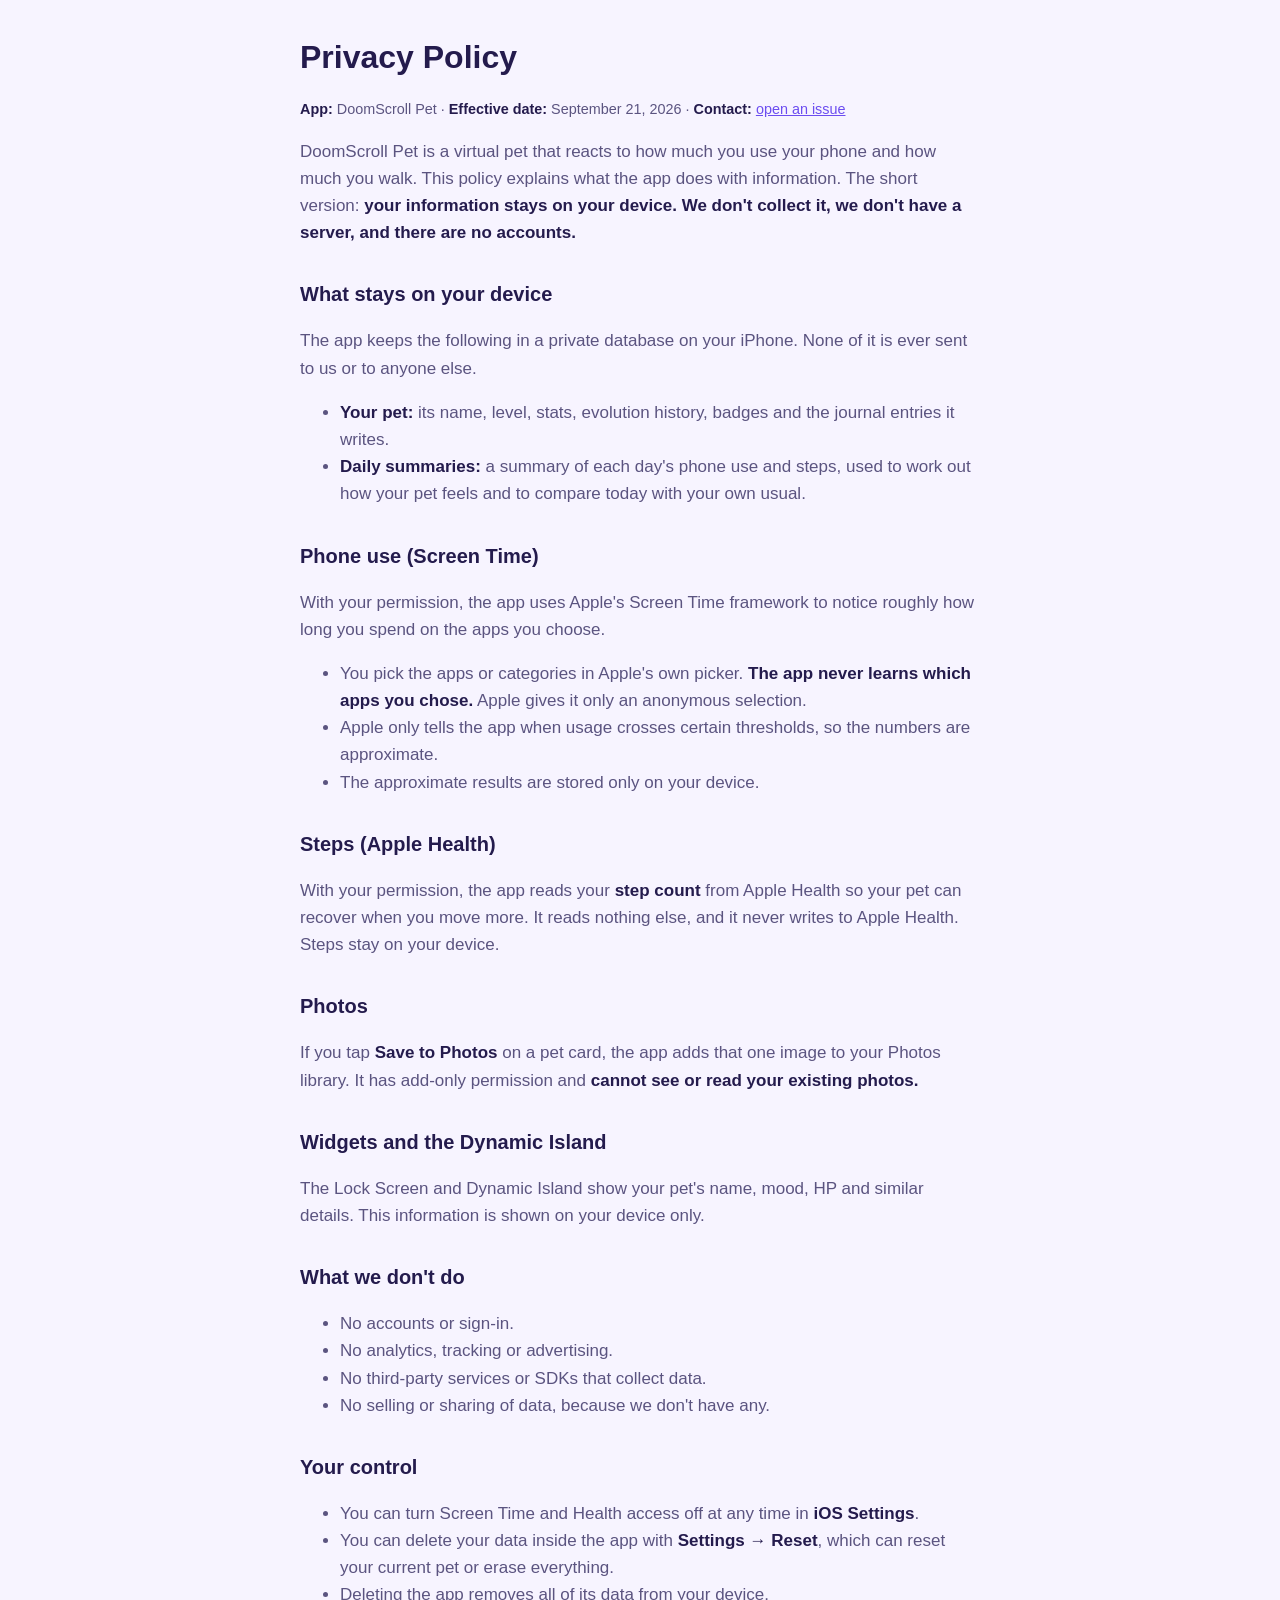
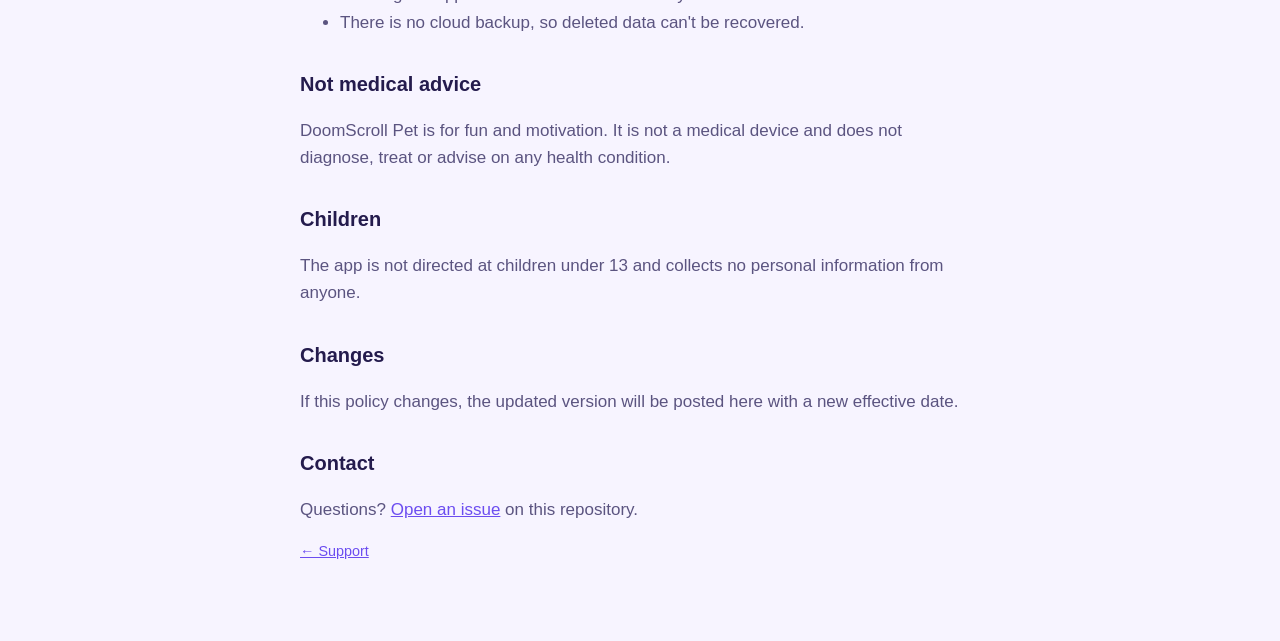
==== privacy.html @ ffe4be97 "Add support and privacy pages" ====
<!doctype html><html lang="en"><head><meta charset="utf-8"><meta name="viewport" content="width=device-width,initial-scale=1">
<title>DoomScroll Pet · Privacy Policy</title><link rel="stylesheet" href="style.css"></head><body><main>
<h1>Privacy Policy</h1>
<p class="meta"><strong>App:</strong> DoomScroll Pet · <strong>Effective date:</strong> September 21, 2026 · <strong>Contact:</strong> <a href="https://github.com/aaronlouieml/doomscroll-pet-support/issues">open an issue</a></p>
<p>DoomScroll Pet is a virtual pet that reacts to how much you use your phone and how much you walk. This policy explains what the app does with information. The short version: <strong>your information stays on your device. We don't collect it, we don't have a server, and there are no accounts.</strong></p>

<h2>What stays on your device</h2>
<p>The app keeps the following in a private database on your iPhone. None of it is ever sent to us or to anyone else.</p>
<ul><li><strong>Your pet:</strong> its name, level, stats, evolution history, badges and the journal entries it writes.</li>
<li><strong>Daily summaries:</strong> a summary of each day's phone use and steps, used to work out how your pet feels and to compare today with your own usual.</li></ul>

<h2>Phone use (Screen Time)</h2>
<p>With your permission, the app uses Apple's Screen Time framework to notice roughly how long you spend on the apps you choose.</p>
<ul><li>You pick the apps or categories in Apple's own picker. <strong>The app never learns which apps you chose.</strong> Apple gives it only an anonymous selection.</li>
<li>Apple only tells the app when usage crosses certain thresholds, so the numbers are approximate.</li>
<li>The approximate results are stored only on your device.</li></ul>

<h2>Steps (Apple Health)</h2>
<p>With your permission, the app reads your <strong>step count</strong> from Apple Health so your pet can recover when you move more. It reads nothing else, and it never writes to Apple Health. Steps stay on your device.</p>

<h2>Photos</h2>
<p>If you tap <strong>Save to Photos</strong> on a pet card, the app adds that one image to your Photos library. It has add-only permission and <strong>cannot see or read your existing photos.</strong></p>

<h2>Widgets and the Dynamic Island</h2>
<p>The Lock Screen and Dynamic Island show your pet's name, mood, HP and similar details. This information is shown on your device only.</p>

<h2>What we don't do</h2>
<ul><li>No accounts or sign-in.</li><li>No analytics, tracking or advertising.</li><li>No third-party services or SDKs that collect data.</li><li>No selling or sharing of data, because we don't have any.</li></ul>

<h2>Your control</h2>
<ul><li>You can turn Screen Time and Health access off at any time in <strong>iOS Settings</strong>.</li>
<li>You can delete your data inside the app with <strong>Settings → Reset</strong>, which can reset your current pet or erase everything.</li>
<li>Deleting the app removes all of its data from your device.</li>
<li>There is no cloud backup, so deleted data can't be recovered.</li></ul>

<h2>Not medical advice</h2>
<p>DoomScroll Pet is for fun and motivation. It is not a medical device and does not diagnose, treat or advise on any health condition.</p>

<h2>Children</h2>
<p>The app is not directed at children under 13 and collects no personal information from anyone.</p>

<h2>Changes</h2>
<p>If this policy changes, the updated version will be posted here with a new effective date.</p>

<h2>Contact</h2>
<p>Questions? <a href="https://github.com/aaronlouieml/doomscroll-pet-support/issues">Open an issue</a> on this repository.</p>
<p class="meta"><a href="index.html">← Support</a></p>
</main></body></html>
---- style.css ----
:root{--bg:#f7f4ff;--ink:#241b4d;--soft:#5b5480;--accent:#6c4df0;--card:#fff}
@media (prefers-color-scheme:dark){:root{--bg:#171728;--ink:#f4f2fa;--soft:#b7b4cc;--accent:#a794ff;--card:#22223a}}
*{box-sizing:border-box}body{margin:0;background:var(--bg);color:var(--ink);font:17px/1.6 -apple-system,BlinkMacSystemFont,"Segoe UI",Helvetica,Arial,sans-serif}
main{max-width:720px;margin:0 auto;padding:32px 20px 64px}
h1{font-size:2rem;margin:0 0 4px}h2{font-size:1.25rem;margin:32px 0 6px}
p,li{color:var(--soft)}strong{color:var(--ink)}a{color:var(--accent)}
.card{background:var(--card);border-radius:16px;padding:8px 20px 16px;margin-top:20px}
.meta{font-size:.9rem}
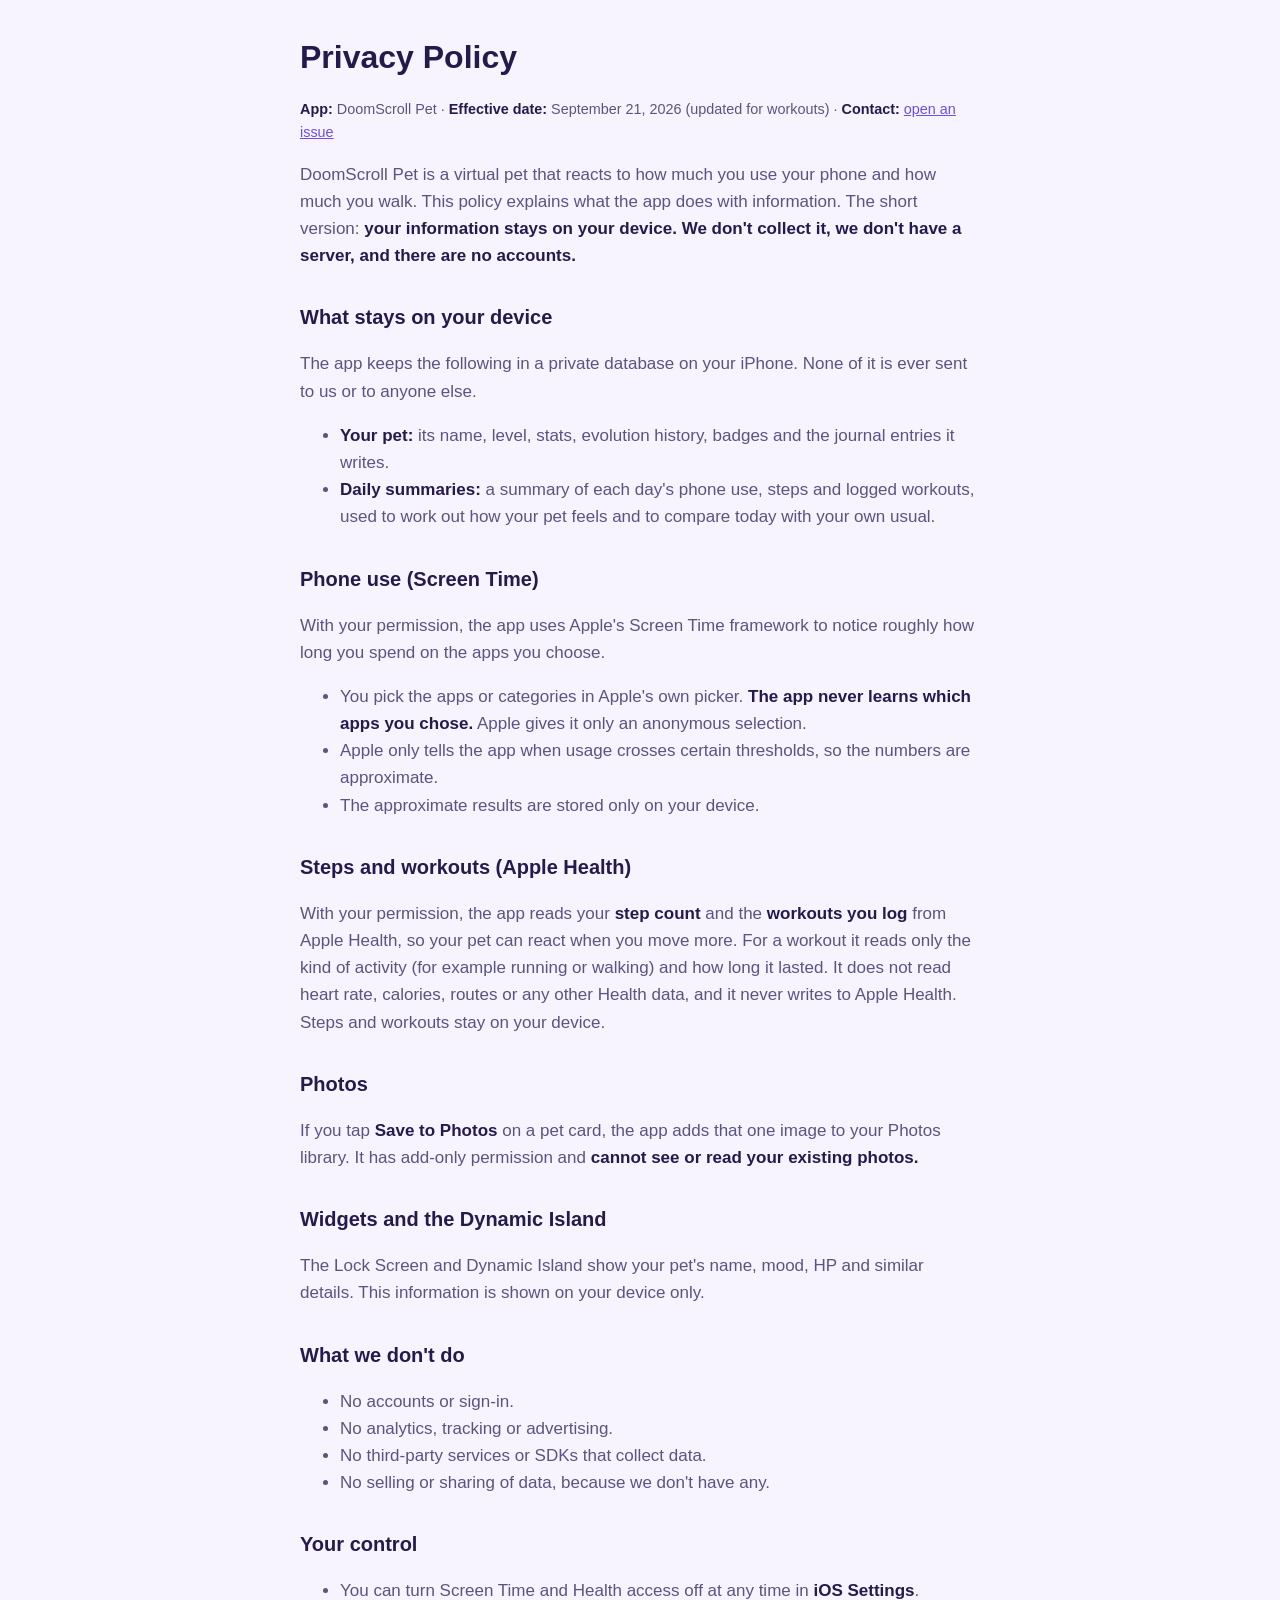
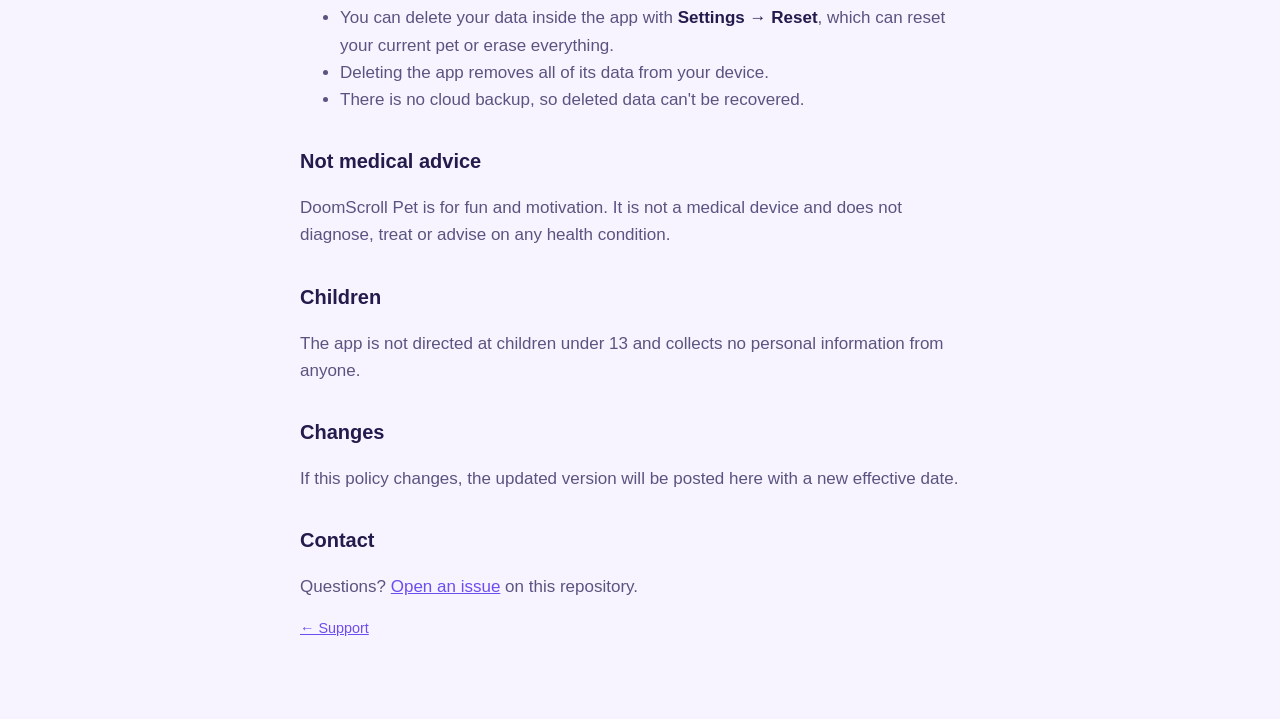
==== commit 1a5e62c3: "Privacy policy: cover logged workouts" ====
--- a/privacy.html
+++ b/privacy.html
@@ -1,13 +1,13 @@
 <!doctype html><html lang="en"><head><meta charset="utf-8"><meta name="viewport" content="width=device-width,initial-scale=1">
 <title>DoomScroll Pet · Privacy Policy</title><link rel="stylesheet" href="style.css"></head><body><main>
 <h1>Privacy Policy</h1>
-<p class="meta"><strong>App:</strong> DoomScroll Pet · <strong>Effective date:</strong> September 21, 2026 · <strong>Contact:</strong> <a href="https://github.com/aaronlouieml/doomscroll-pet-support/issues">open an issue</a></p>
+<p class="meta"><strong>App:</strong> DoomScroll Pet · <strong>Effective date:</strong> September 21, 2026 (updated for workouts) · <strong>Contact:</strong> <a href="https://github.com/aaronlouieml/doomscroll-pet-support/issues">open an issue</a></p>
 <p>DoomScroll Pet is a virtual pet that reacts to how much you use your phone and how much you walk. This policy explains what the app does with information. The short version: <strong>your information stays on your device. We don't collect it, we don't have a server, and there are no accounts.</strong></p>
 
 <h2>What stays on your device</h2>
 <p>The app keeps the following in a private database on your iPhone. None of it is ever sent to us or to anyone else.</p>
 <ul><li><strong>Your pet:</strong> its name, level, stats, evolution history, badges and the journal entries it writes.</li>
-<li><strong>Daily summaries:</strong> a summary of each day's phone use and steps, used to work out how your pet feels and to compare today with your own usual.</li></ul>
+<li><strong>Daily summaries:</strong> a summary of each day's phone use, steps and logged workouts, used to work out how your pet feels and to compare today with your own usual.</li></ul>
 
 <h2>Phone use (Screen Time)</h2>
 <p>With your permission, the app uses Apple's Screen Time framework to notice roughly how long you spend on the apps you choose.</p>
@@ -15,8 +15,8 @@
 <li>Apple only tells the app when usage crosses certain thresholds, so the numbers are approximate.</li>
 <li>The approximate results are stored only on your device.</li></ul>
 
-<h2>Steps (Apple Health)</h2>
-<p>With your permission, the app reads your <strong>step count</strong> from Apple Health so your pet can recover when you move more. It reads nothing else, and it never writes to Apple Health. Steps stay on your device.</p>
+<h2>Steps and workouts (Apple Health)</h2>
+<p>With your permission, the app reads your <strong>step count</strong> and the <strong>workouts you log</strong> from Apple Health, so your pet can react when you move more. For a workout it reads only the kind of activity (for example running or walking) and how long it lasted. It does not read heart rate, calories, routes or any other Health data, and it never writes to Apple Health. Steps and workouts stay on your device.</p>
 
 <h2>Photos</h2>
 <p>If you tap <strong>Save to Photos</strong> on a pet card, the app adds that one image to your Photos library. It has add-only permission and <strong>cannot see or read your existing photos.</strong></p>
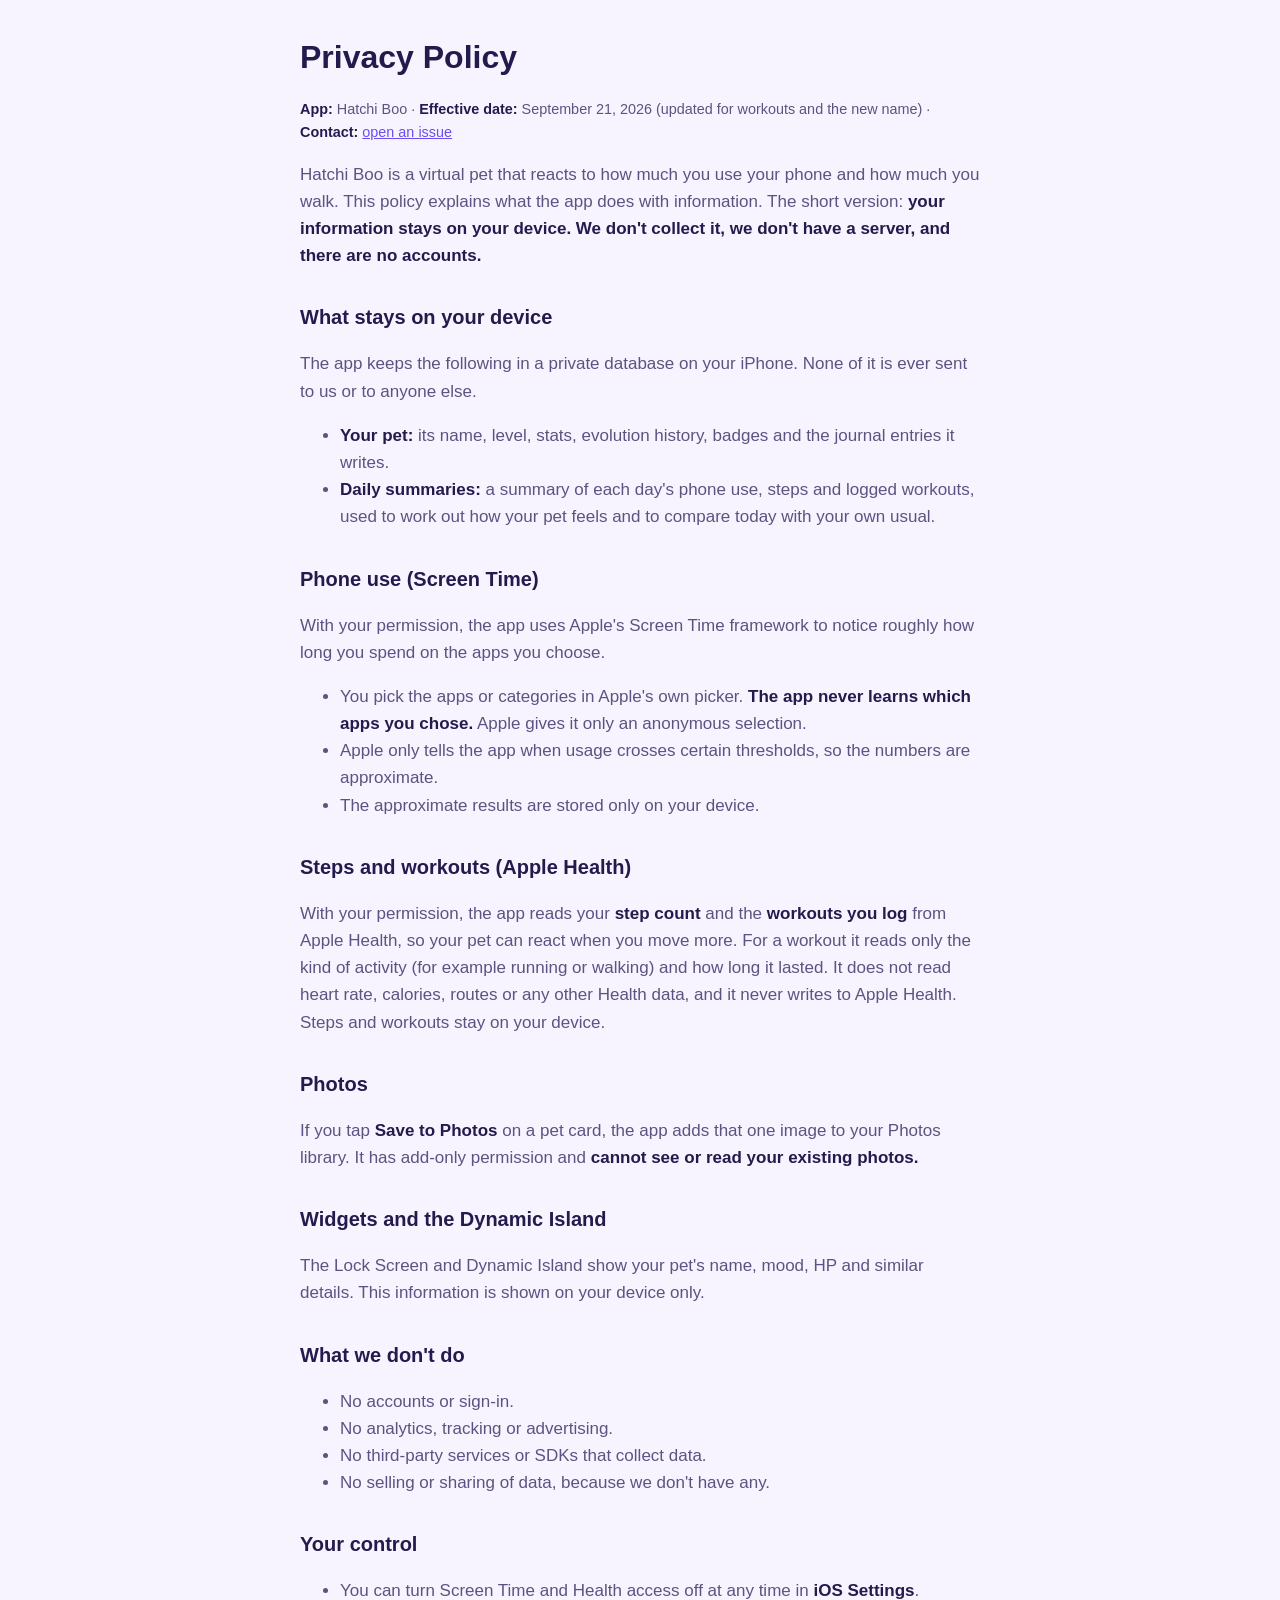
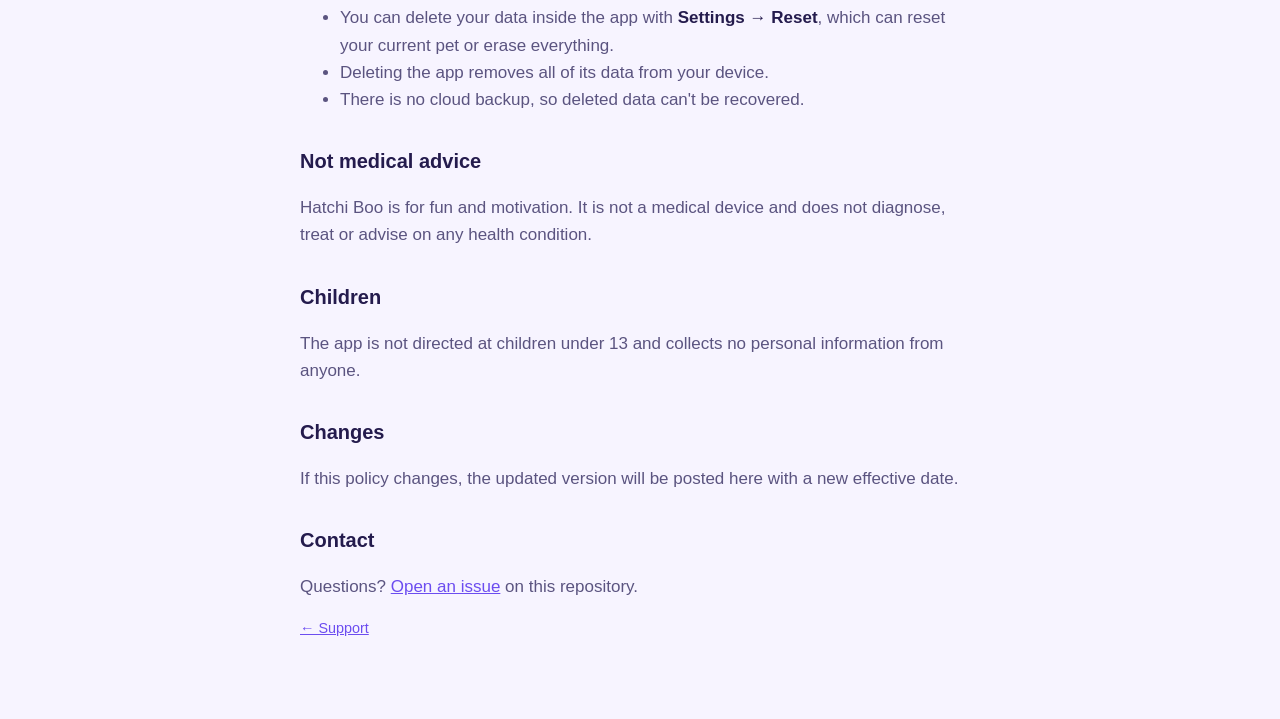
==== commit 23168dfd: "Rename the app to Hatchi Boo on the support and privacy pages" ====
--- a/privacy.html
+++ b/privacy.html
@@ -1,8 +1,8 @@
 <!doctype html><html lang="en"><head><meta charset="utf-8"><meta name="viewport" content="width=device-width,initial-scale=1">
-<title>DoomScroll Pet · Privacy Policy</title><link rel="stylesheet" href="style.css"></head><body><main>
+<title>Hatchi Boo · Privacy Policy</title><link rel="stylesheet" href="style.css"></head><body><main>
 <h1>Privacy Policy</h1>
-<p class="meta"><strong>App:</strong> DoomScroll Pet · <strong>Effective date:</strong> September 21, 2026 (updated for workouts) · <strong>Contact:</strong> <a href="https://github.com/aaronlouieml/doomscroll-pet-support/issues">open an issue</a></p>
-<p>DoomScroll Pet is a virtual pet that reacts to how much you use your phone and how much you walk. This policy explains what the app does with information. The short version: <strong>your information stays on your device. We don't collect it, we don't have a server, and there are no accounts.</strong></p>
+<p class="meta"><strong>App:</strong> Hatchi Boo · <strong>Effective date:</strong> September 21, 2026 (updated for workouts and the new name) · <strong>Contact:</strong> <a href="https://github.com/aaronlouieml/doomscroll-pet-support/issues">open an issue</a></p>
+<p>Hatchi Boo is a virtual pet that reacts to how much you use your phone and how much you walk. This policy explains what the app does with information. The short version: <strong>your information stays on your device. We don't collect it, we don't have a server, and there are no accounts.</strong></p>
 
 <h2>What stays on your device</h2>
 <p>The app keeps the following in a private database on your iPhone. None of it is ever sent to us or to anyone else.</p>
@@ -34,7 +34,7 @@
 <li>There is no cloud backup, so deleted data can't be recovered.</li></ul>
 
 <h2>Not medical advice</h2>
-<p>DoomScroll Pet is for fun and motivation. It is not a medical device and does not diagnose, treat or advise on any health condition.</p>
+<p>Hatchi Boo is for fun and motivation. It is not a medical device and does not diagnose, treat or advise on any health condition.</p>
 
 <h2>Children</h2>
 <p>The app is not directed at children under 13 and collects no personal information from anyone.</p>
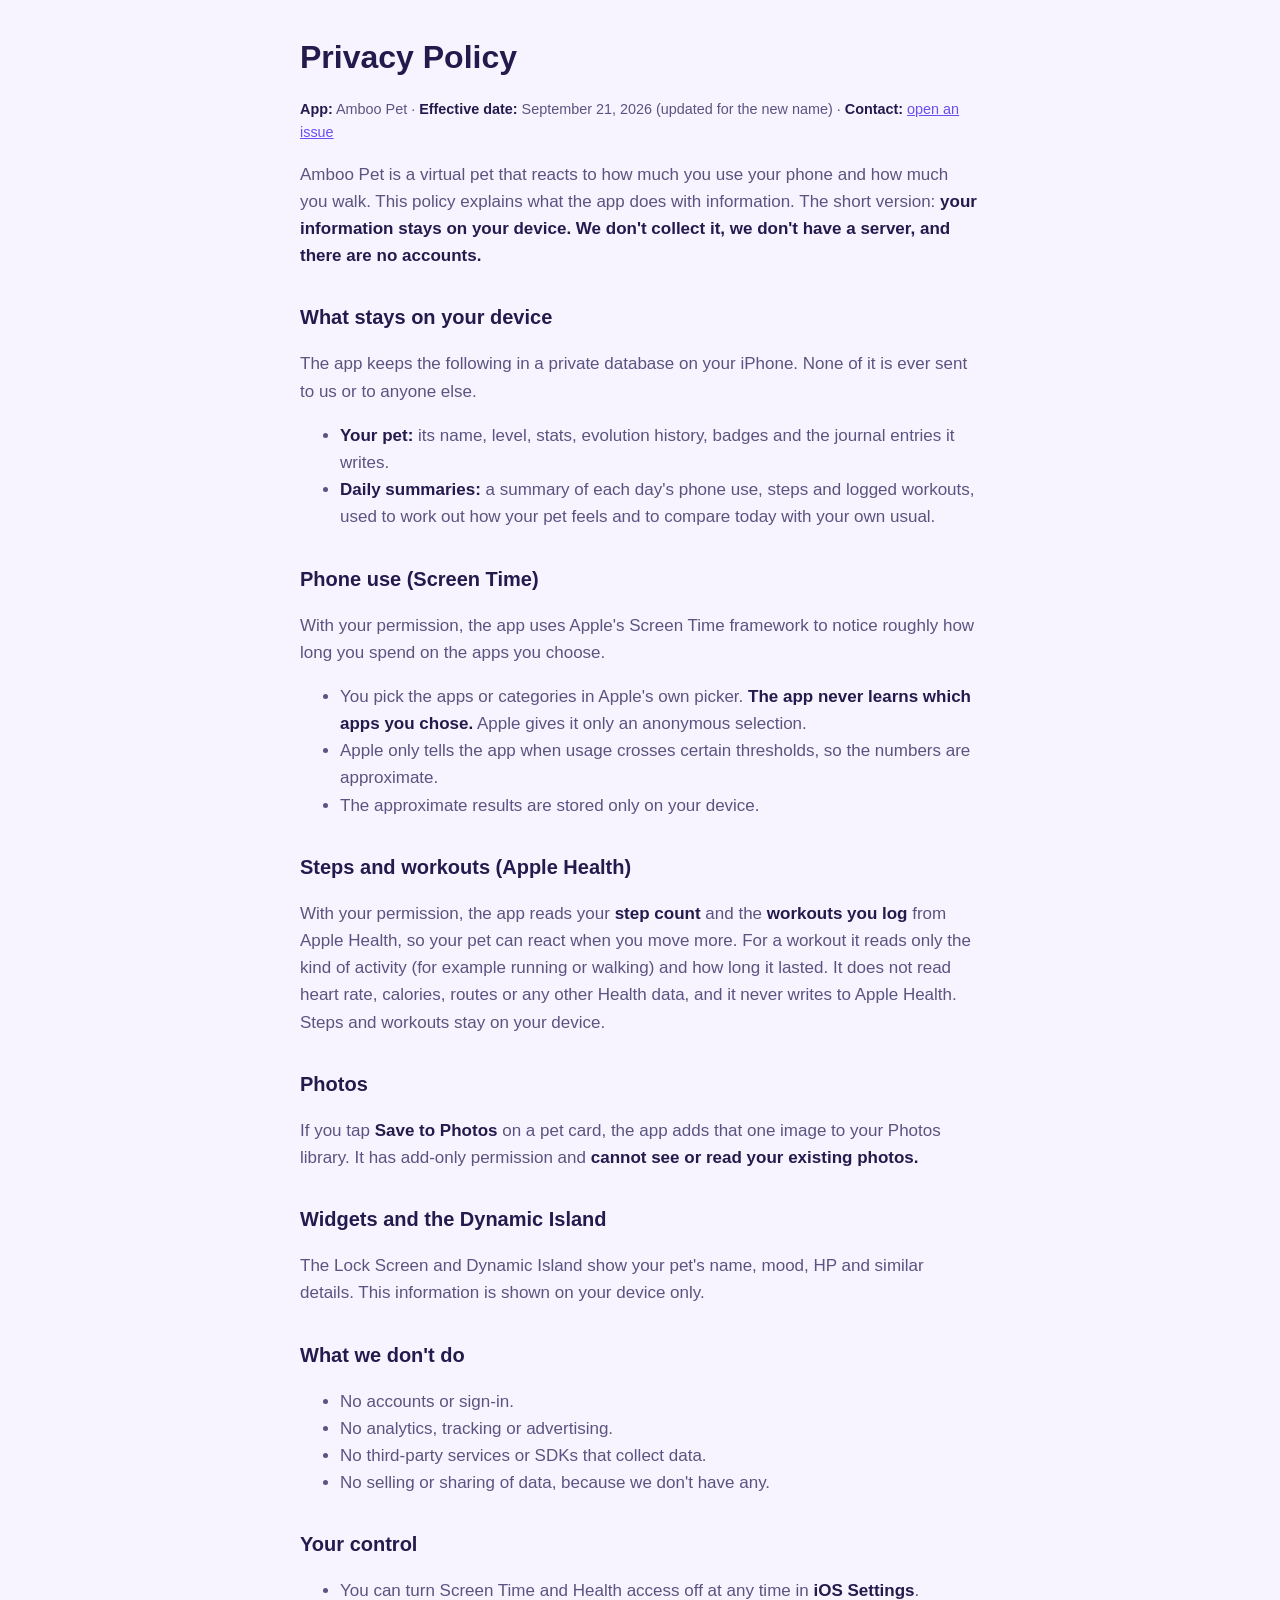
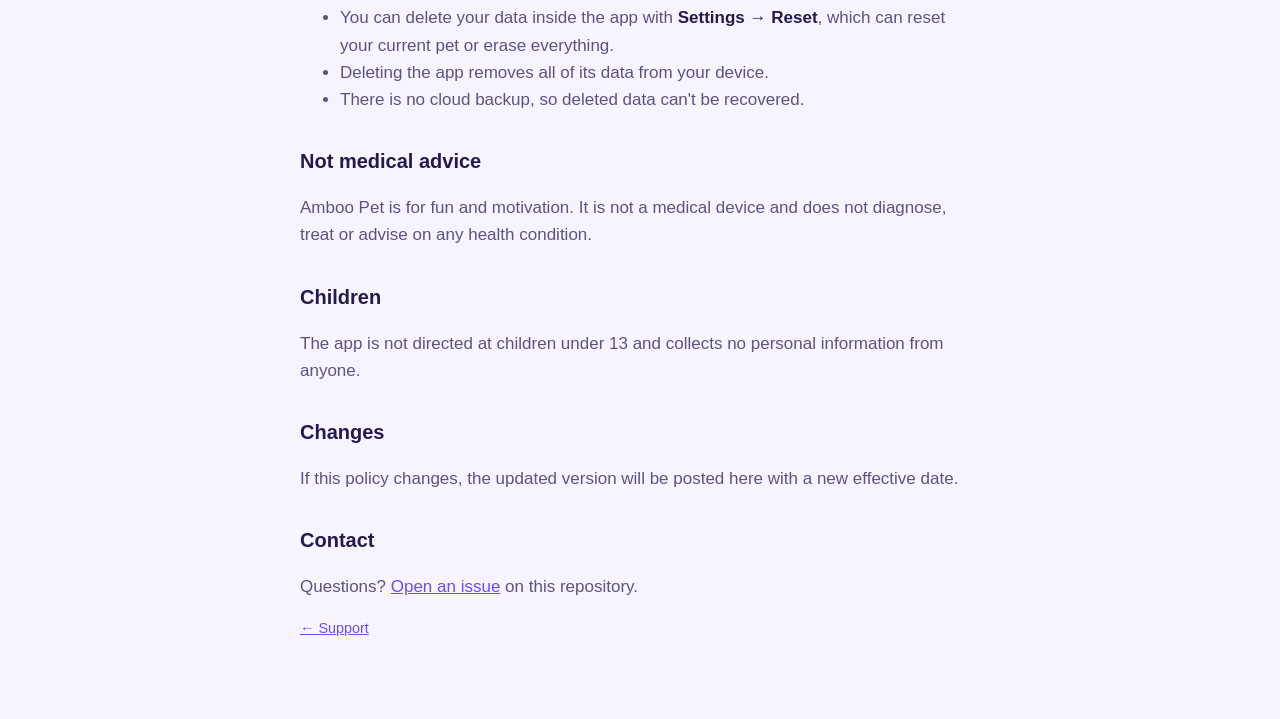
==== commit d42b2ef2: "Rename the app to Amboo Pet on the support and privacy pages" ====
--- a/privacy.html
+++ b/privacy.html
@@ -1,8 +1,8 @@
 <!doctype html><html lang="en"><head><meta charset="utf-8"><meta name="viewport" content="width=device-width,initial-scale=1">
-<title>Hatchi Boo · Privacy Policy</title><link rel="stylesheet" href="style.css"></head><body><main>
+<title>Amboo Pet · Privacy Policy</title><link rel="stylesheet" href="style.css"></head><body><main>
 <h1>Privacy Policy</h1>
-<p class="meta"><strong>App:</strong> Hatchi Boo · <strong>Effective date:</strong> September 21, 2026 (updated for workouts and the new name) · <strong>Contact:</strong> <a href="https://github.com/aaronlouieml/doomscroll-pet-support/issues">open an issue</a></p>
-<p>Hatchi Boo is a virtual pet that reacts to how much you use your phone and how much you walk. This policy explains what the app does with information. The short version: <strong>your information stays on your device. We don't collect it, we don't have a server, and there are no accounts.</strong></p>
+<p class="meta"><strong>App:</strong> Amboo Pet · <strong>Effective date:</strong> September 21, 2026 (updated for the new name) · <strong>Contact:</strong> <a href="https://github.com/aaronlouieml/doomscroll-pet-support/issues">open an issue</a></p>
+<p>Amboo Pet is a virtual pet that reacts to how much you use your phone and how much you walk. This policy explains what the app does with information. The short version: <strong>your information stays on your device. We don't collect it, we don't have a server, and there are no accounts.</strong></p>
 
 <h2>What stays on your device</h2>
 <p>The app keeps the following in a private database on your iPhone. None of it is ever sent to us or to anyone else.</p>
@@ -34,7 +34,7 @@
 <li>There is no cloud backup, so deleted data can't be recovered.</li></ul>
 
 <h2>Not medical advice</h2>
-<p>Hatchi Boo is for fun and motivation. It is not a medical device and does not diagnose, treat or advise on any health condition.</p>
+<p>Amboo Pet is for fun and motivation. It is not a medical device and does not diagnose, treat or advise on any health condition.</p>
 
 <h2>Children</h2>
 <p>The app is not directed at children under 13 and collects no personal information from anyone.</p>
